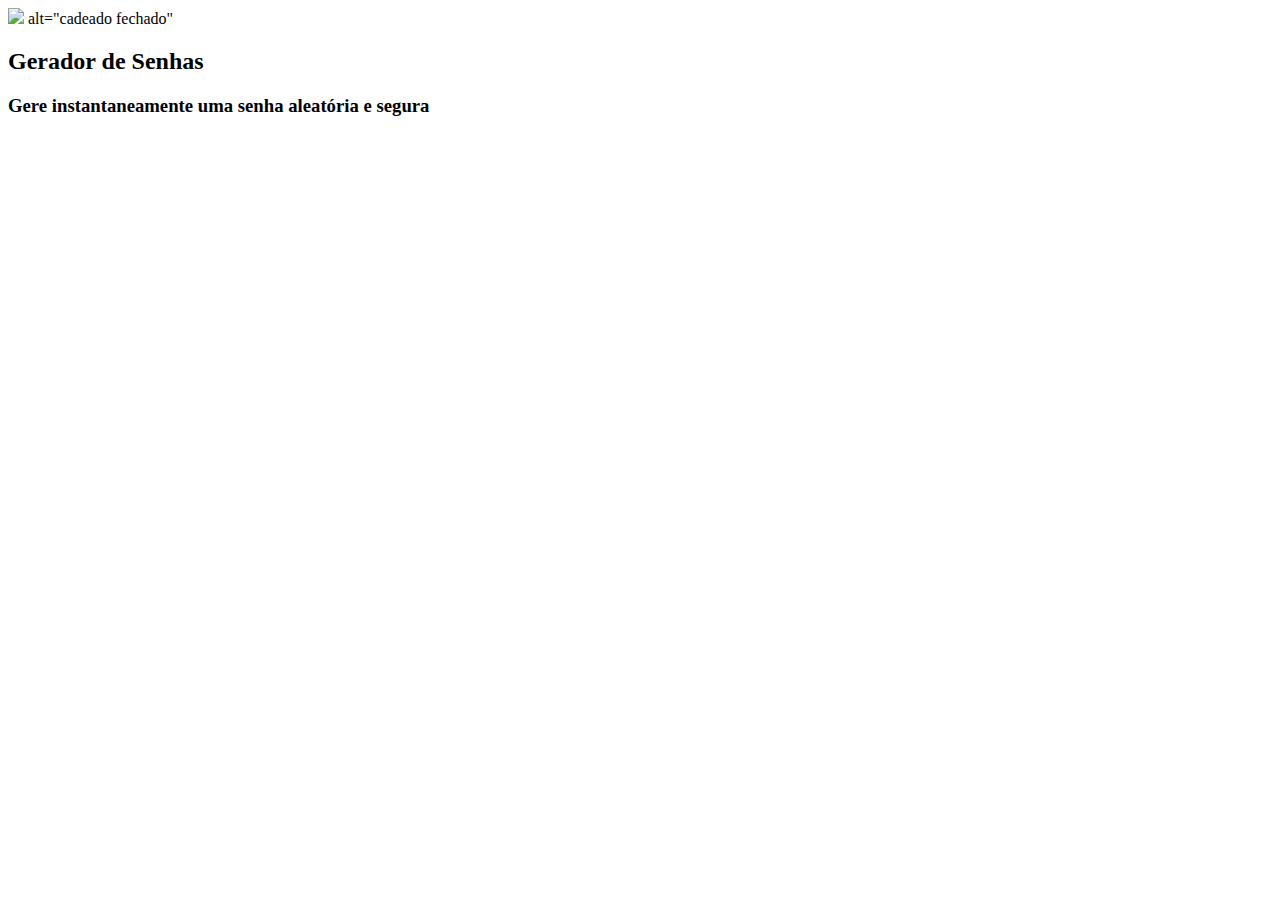
==== index.html @ 46f7ec32 "Add files via upload" ====
<!DOCTYPE html>
<html lang="pt-br">
<head>
    <meta charset="UTF-8">
    <meta name="viewport" content="width=device-width, initial-scale=1.0">
    <title>Gerador de senha</title>
</head>
<body>
    <img src= <a href="https://www.flaticon.com/br/icones-gratis/cadeado"></a> alt="cadeado fechado"
    <h2 class="titulo-principal">Gerador de Senhas</h2>
    <h3 class="titulo-secundario">Gere instantaneamente uma senha aleatória e segura</h3>
</body> 
</html>
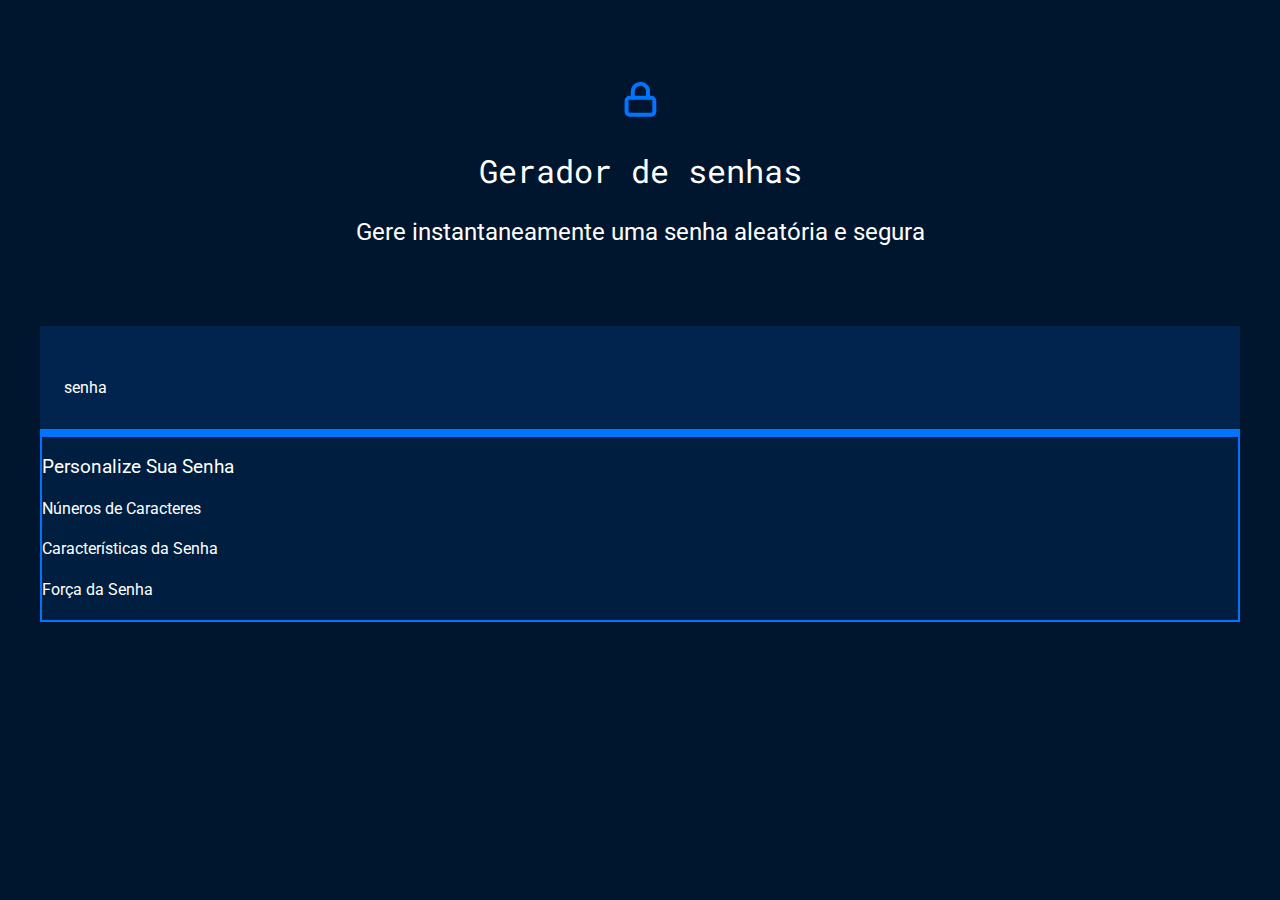
==== commit f561e65a: "Add files via upload" ====
--- a/index.html
+++ b/index.html
@@ -1,13 +1,39 @@
 <!DOCTYPE html>
 <html lang="pt-br">
+
 <head>
     <meta charset="UTF-8">
     <meta name="viewport" content="width=device-width, initial-scale=1.0">
     <title>Gerador de senha</title>
+    <link rel="stylesheet" href="style.css">
 </head>
+
 <body>
-    <img src= <a href="https://www.flaticon.com/br/icones-gratis/cadeado"></a> alt="cadeado fechado"
-    <h2 class="titulo-principal">Gerador de Senhas</h2>
-    <h3 class="titulo-secundario">Gere instantaneamente uma senha aleatória e segura</h3>
-</body> 
-</html>
+    <section class="conteudo">
+        <div class="conteudo-titulo">
+            <img src="unlock.svg" alt="cadeado fechado">
+            <h2 class="titulo-principal">Gerador de senhas</h2>
+            <h3 class="titulo-secundario">Gere instantaneamente uma senha aleatória e segura</h3>
+        </div>
+        <div class="conteudo-senha">
+            <label for="senha">senha</label>
+            <input name="senha" type="" id="campo-senha">
+        </div>
+        <div class="parametro">
+            <h3 class="parametro-titulo">Personalize Sua Senha</h3>
+            <div class="parametro-coluna_senha">
+                <div class="parametro-senha">
+                    <h4 class="parametro-senha_titulo">Núneros de Caracteres</h4>
+                </div>
+                <div class="parametro-senha">
+                    <h4 class="parametro-senha_titulo">Características da Senha</h4>
+                </div>
+                <div class="parametro-senha">
+                    <h4 class="parametro-senha_titulo">Força da Senha</h4>
+                </div>
+            </div>
+        </div>
+    </section>
+</body>
+
+</html>--- a/style.css
+++ b/style.css
@@ -0,0 +1,64 @@
+@import url('https://fonts.googleapis.com/css2?family=Roboto&family=Roboto+Mono&display=swap');
+
+:root{
+    --branco: white;
+    --cor-de-fundo: #00162E;
+    --fundo-senha: #00244D;
+    --fundo-texto: #001E40;
+    --borda: #0075FF;
+    --roboto: 'Roboto', sans-serif;
+    --roboto-mono: 'Roboto Mono', monospace;
+}
+
+*{
+    font-weight: 400;
+}
+
+body{
+    color: var(--branco);
+    background-color: var(--cor-de-fundo);
+    font-family: var(--roboto);
+}
+
+.titulo-principal{
+    font-family: var(--roboto-mono);
+    font-size: 32px;
+}
+
+.titulo-secundario{
+    font-size: 24px;
+}
+
+.conteudo-titulo{
+    text-align: center;
+    margin-top: 80px;
+}
+
+.conteudo-senha{
+    margin-top: 80px;
+    background: var(--fundo-senha);
+    padding: 24px;
+    border-bottom: 6px solid var(--borda);
+}
+
+#campo-senha{
+    background-color: var(--fundo-senha) ;
+    border: none;
+    color: var(--branco);
+    font-family: var(--roboto-mono);
+    font-size: 40px;
+}
+
+#campo-senha:focus{
+    outline: none;
+}
+
+.conteudo{
+    max-width: 1200px;
+    margin: 0 auto;
+}
+
+.parametro{
+    background-color: var(--fundo-texto);
+    border: 2px solid var(--borda);
+}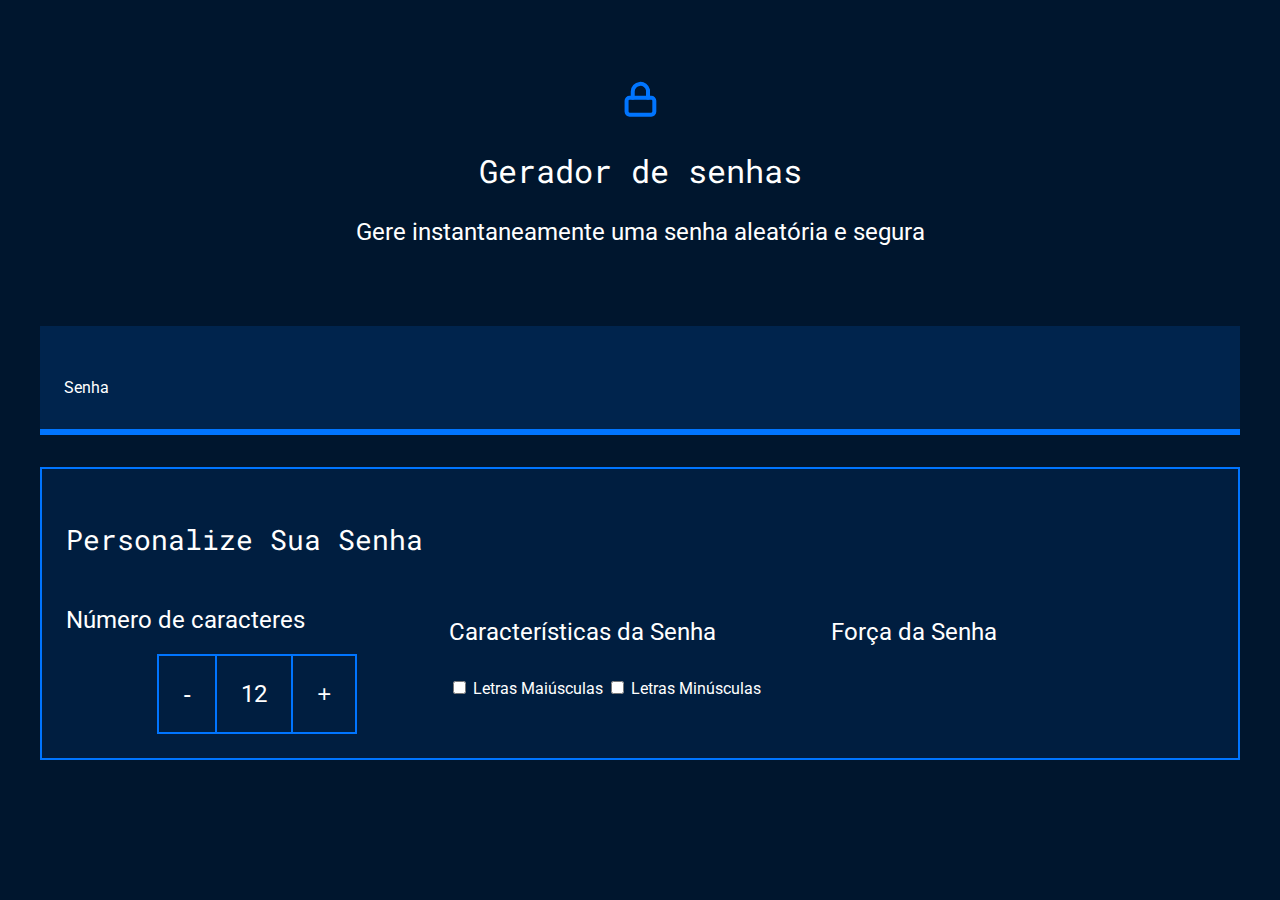
==== commit 1dcf0d15: "Add files via upload" ====
--- a/index.html
+++ b/index.html
@@ -16,17 +16,26 @@
             <h3 class="titulo-secundario">Gere instantaneamente uma senha aleatória e segura</h3>
         </div>
         <div class="conteudo-senha">
-            <label for="senha">senha</label>
+            <label for="senha">Senha</label>
             <input name="senha" type="" id="campo-senha">
         </div>
         <div class="parametro">
             <h3 class="parametro-titulo">Personalize Sua Senha</h3>
             <div class="parametro-coluna_senha">
                 <div class="parametro-senha">
-                    <h4 class="parametro-senha_titulo">Núneros de Caracteres</h4>
-                </div>
+                    <h2 class="parametro-senha__titulo">Número de caracteres</h2>
+                    <div class="parametro-senha-botoes">
+                        <button class="parametro-senha__botao">-</button>
+                        <p class="parametro-senha__texto">12</p>
+                        <button class="parametro-senha__botao">+</button>
+                    </div>
+                </div>                  
                 <div class="parametro-senha">
                     <h4 class="parametro-senha_titulo">Características da Senha</h4>
+                    <input name="maiusculo" type="checkbox">
+                    <label for="maiusculo">Letras Maiúsculas</label>
+                    <input name="minuscula" type="checkbox">
+                    <label for="minuscula">Letras Minúsculas</label>
                 </div>
                 <div class="parametro-senha">
                     <h4 class="parametro-senha_titulo">Força da Senha</h4>
--- a/style.css
+++ b/style.css
@@ -47,6 +47,7 @@
     color: var(--branco);
     font-family: var(--roboto-mono);
     font-size: 40px;
+    width: 70%;
 }
 
 #campo-senha:focus{
@@ -61,4 +62,53 @@
 .parametro{
     background-color: var(--fundo-texto);
     border: 2px solid var(--borda);
+    margin-top: 32px;
+    padding: 24px;
+}
+
+.parametro-titulo{
+    font-family: var(--roboto-mono);
+    font-size: 28px;
+}
+
+.parametro-senha_titulo{
+    font-size: 24px;
+}
+
+.parametro-coluna_senha{
+    display: flex;
+    flex-direction: column;
+    justify-content: center;
+}
+.parametro-senha{
+    width: 50%;
+    margin: 0 auto;
+}
+
+.parametro-senha-botoes{
+    display: flex;
+    justify-content: center;
+}
+
+.parametro-senha__botao{
+    background-color: var(--fundo-texto);
+    color: var(--branco);
+    border: 2px solid var(--borda);
+    padding: 24px;
+    font-size: 24px;
+    cursor: pointer;
+}
+
+.parametro-senha__texto{
+    padding: 24px;
+    border-top: 2px solid var(--borda);
+    border-bottom: 2px solid var(--borda);
+    margin: 0;
+    font-size: 24px;
+}
+
+@media screen and (min-width:768px) {
+    .parametro-coluna_senha{
+        flex-direction: row;
+    }
 }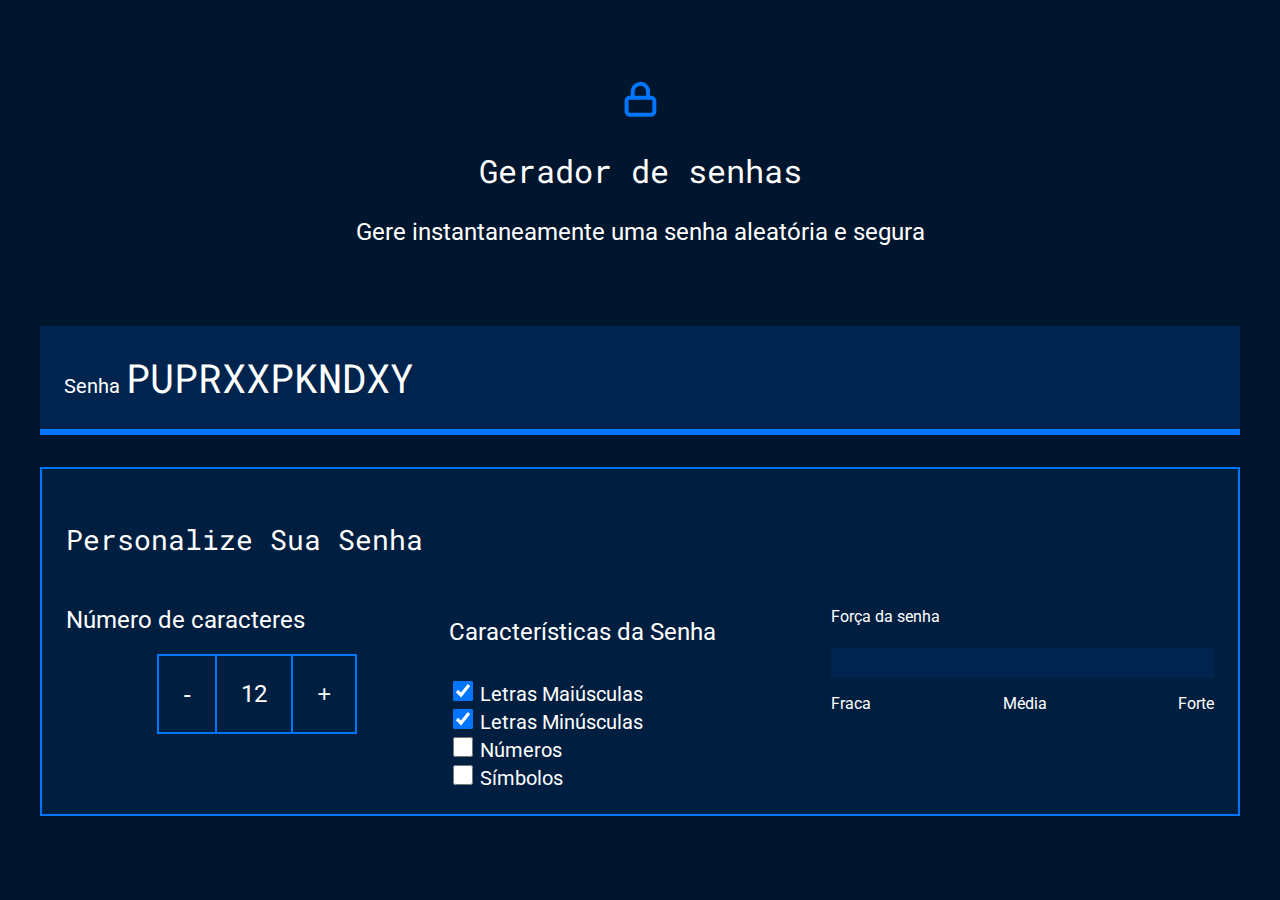
==== commit 03a0dfd6: "Add files via upload" ====
--- a/index.html
+++ b/index.html
@@ -17,7 +17,7 @@
         </div>
         <div class="conteudo-senha">
             <label for="senha">Senha</label>
-            <input name="senha" type="" id="campo-senha">
+            <input name="senha" type="" id="campo-senha" readonly>
         </div>
         <div class="parametro">
             <h3 class="parametro-titulo">Personalize Sua Senha</h3>
@@ -32,17 +32,36 @@
                 </div>                  
                 <div class="parametro-senha">
                     <h4 class="parametro-senha_titulo">Características da Senha</h4>
-                    <input name="maiusculo" type="checkbox">
-                    <label for="maiusculo">Letras Maiúsculas</label>
-                    <input name="minuscula" type="checkbox">
-                    <label for="minuscula">Letras Minúsculas</label>
+                    <div class="parametro-senha-checkbox">
+                        <input name="maiusculo" type="checkbox" class="checkbox" checked>
+                        <label for="maiusculo">Letras Maiúsculas</label>
+                    </div>
+                    <div class="parametro-senha-checkbox">
+                        <input name="minuscula" type="checkbox" class="checkbox" checked>
+                        <label for="minuscula">Letras Minúsculas</label>
+                    </div>
+                    <div class="parametro-senha-checkbox">
+                        <input name="numero" type="checkbox" class="checkbox">
+                        <label for="numero">Números</label>
+                    </div>
+                    <div class="parametro-senha-checkbox">
+                        <input name="simbolo" type="checkbox" class="checkbox">
+                        <label for="simbolo">Símbolos</label>
+                    </div>
                 </div>
                 <div class="parametro-senha">
-                    <h4 class="parametro-senha_titulo">Força da Senha</h4>
+                    <h4 class="parametro-senha__titulo">Força da senha</h4>
+                    <div class="barra"></div>
+                    <div class="forca fraca"></div>
+                    <div class="parametro-senha-textos">
+                        <p>Fraca</p>
+                        <p>Média</p>
+                        <p>Forte</p>
+                    </div>
                 </div>
             </div>
         </div>
     </section>
+    <script src="main.js"></script>
 </body>
-
 </html>--- a/style.css
+++ b/style.css
@@ -98,7 +98,6 @@
     font-size: 24px;
     cursor: pointer;
 }
-
 .parametro-senha__texto{
     padding: 24px;
     border-top: 2px solid var(--borda);
@@ -107,6 +106,45 @@
     font-size: 24px;
 }
 
+label{
+    font-size: 20px;
+}
+
+.checkbox{
+    width: 20px;
+    height: 20px;
+    cursor: pointer;
+
+}
+
+.barra{
+    background-color: var(--fundo-senha);
+    height: 30px;
+    width: 100%;
+}
+.força{
+    height: 30px;
+    position: relative;
+    bottom: 30px;
+}
+.fraca{
+    width: 25%;
+    background-color: #E71B32;
+}
+.media{
+    background-color: #F4FA08;
+    width: 50%;
+}
+.forte{
+    background-color: #00FF85;
+    width: 100%;
+}
+.parametro-senha-textos{
+    display: flex;
+    justify-content: space-between;
+
+}
+
 @media screen and (min-width:768px) {
     .parametro-coluna_senha{
         flex-direction: row;
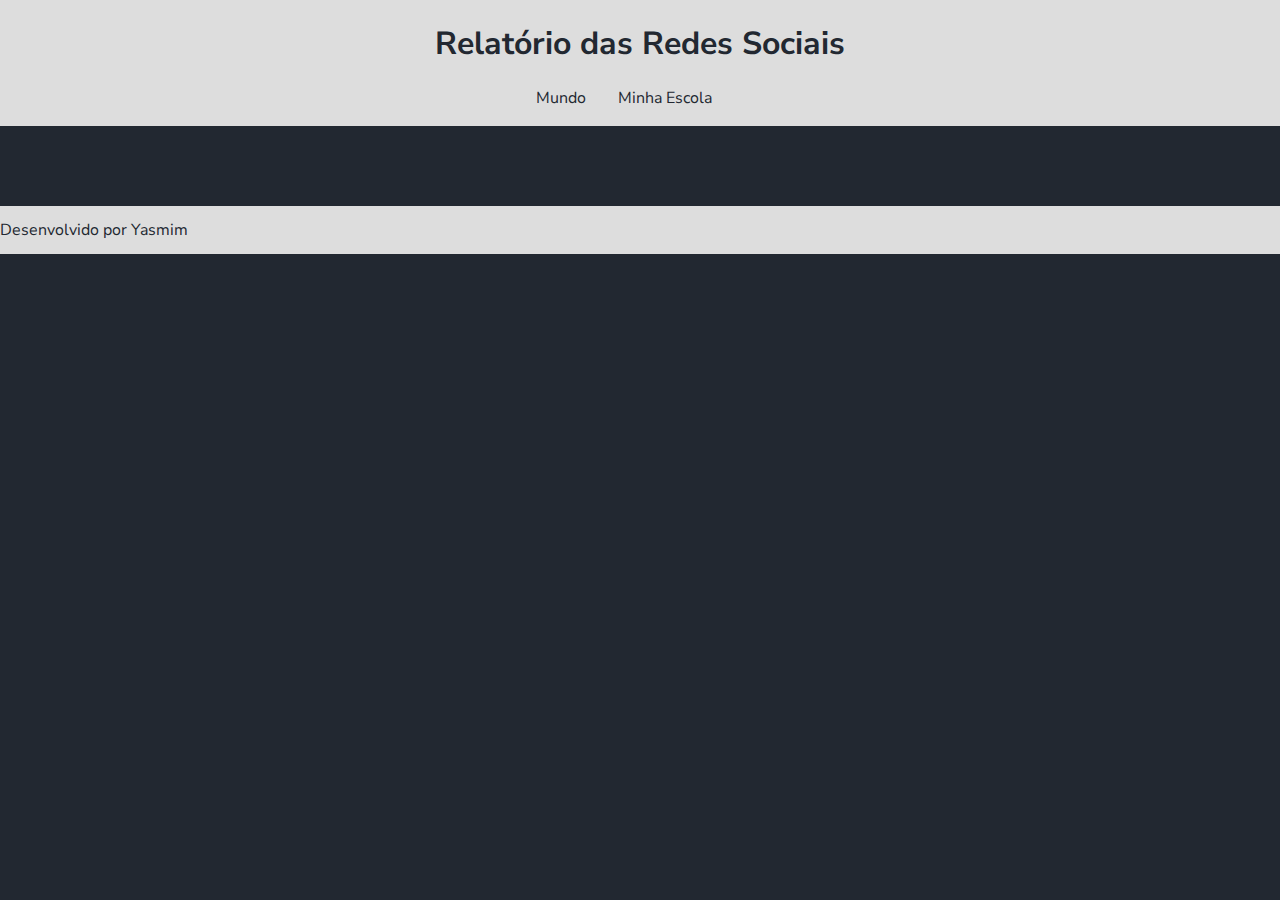
==== commit 1ed30133: "Add files via upload" ====
--- a/index.html
+++ b/index.html
@@ -1,67 +1,30 @@
 <!DOCTYPE html>
 <html lang="pt-br">
-
 <head>
     <meta charset="UTF-8">
     <meta name="viewport" content="width=device-width, initial-scale=1.0">
-    <title>Gerador de senha</title>
+    <title>Redes Sociais</title>
     <link rel="stylesheet" href="style.css">
+    <script src="https://cdn.plot.ly/plotly-2.27.0.min.js" charset="utf-8"></script>
 </head>
-
 <body>
-    <section class="conteudo">
-        <div class="conteudo-titulo">
-            <img src="unlock.svg" alt="cadeado fechado">
-            <h2 class="titulo-principal">Gerador de senhas</h2>
-            <h3 class="titulo-secundario">Gere instantaneamente uma senha aleatória e segura</h3>
-        </div>
-        <div class="conteudo-senha">
-            <label for="senha">Senha</label>
-            <input name="senha" type="" id="campo-senha" readonly>
-        </div>
-        <div class="parametro">
-            <h3 class="parametro-titulo">Personalize Sua Senha</h3>
-            <div class="parametro-coluna_senha">
-                <div class="parametro-senha">
-                    <h2 class="parametro-senha__titulo">Número de caracteres</h2>
-                    <div class="parametro-senha-botoes">
-                        <button class="parametro-senha__botao">-</button>
-                        <p class="parametro-senha__texto">12</p>
-                        <button class="parametro-senha__botao">+</button>
-                    </div>
-                </div>                  
-                <div class="parametro-senha">
-                    <h4 class="parametro-senha_titulo">Características da Senha</h4>
-                    <div class="parametro-senha-checkbox">
-                        <input name="maiusculo" type="checkbox" class="checkbox" checked>
-                        <label for="maiusculo">Letras Maiúsculas</label>
-                    </div>
-                    <div class="parametro-senha-checkbox">
-                        <input name="minuscula" type="checkbox" class="checkbox" checked>
-                        <label for="minuscula">Letras Minúsculas</label>
-                    </div>
-                    <div class="parametro-senha-checkbox">
-                        <input name="numero" type="checkbox" class="checkbox">
-                        <label for="numero">Números</label>
-                    </div>
-                    <div class="parametro-senha-checkbox">
-                        <input name="simbolo" type="checkbox" class="checkbox">
-                        <label for="simbolo">Símbolos</label>
-                    </div>
-                </div>
-                <div class="parametro-senha">
-                    <h4 class="parametro-senha__titulo">Força da senha</h4>
-                    <div class="barra"></div>
-                    <div class="forca fraca"></div>
-                    <div class="parametro-senha-textos">
-                        <p>Fraca</p>
-                        <p>Média</p>
-                        <p>Forte</p>
-                    </div>
-                </div>
-            </div>
-        </div>
+    <header>
+        <h1>Relatório das Redes Sociais</h1>
+        <nav>
+            <a href="index.html">Mundo</a>
+            <a href="#">Minha Escola</a>
+        </nav>
+    </header>
+    <main class="graficos-section">
+    <section id="graficos-container" class="graficos-container">
+        <!--crie os gráficos/texto aqui-->
     </section>
-    <script src="main.js"></script>
+    </main>
+    <footer>
+        <p>Desenvolvido por Yasmim</p>
+    </footer>
+    <script type="module" src="graficos/common.js"></script>
+    <script type="module" src="graficos/informacoesGlobais.js"></script>
+    <script type="module" src="graficos/quantidadeUsuarios.js"></script>
 </body>
 </html>--- a/style.css
+++ b/style.css
@@ -1,152 +1,90 @@
-@import url('https://fonts.googleapis.com/css2?family=Roboto&family=Roboto+Mono&display=swap');
+@import url('https://fonts.googleapis.com/css2?family=Nunito+Sans:ital,opsz,wght@0,6..12,200..1000;1,6..12,200..1000&display=swap');
 
 :root{
-    --branco: white;
-    --cor-de-fundo: #00162E;
-    --fundo-senha: #00244D;
-    --fundo-texto: #001E40;
-    --borda: #0075FF;
-    --roboto: 'Roboto', sans-serif;
-    --roboto-mono: 'Roboto Mono', monospace;
+    --bg-color: #222831;
+    --primary-color: #DDDDDD;
+    --secundary-color: #F05454;
+    --font: "Nunito Sans", sans-seref;
 }
 
-*{
+body{
+    background-color: var(--bg-color);
+    color: var(--primary-color);
+    font-family: var(--font);
+    height: 100vh;
+    margin: 0;
+}
+ 
+header{
+    background-color: var(--primary-color);
+    text-align: center;
+    padding: 1px;
+}
+
+h1{
+    font-size: 2rem;
+    color: var(--bg-color);
+    font-weight: 700;
+}
+
+nav{
+    display: flex;
+    justify-content: center;
     font-weight: 400;
 }
 
-body{
-    color: var(--branco);
-    background-color: var(--cor-de-fundo);
-    font-family: var(--roboto);
+nav a{
+    text-decoration: none;
+    color: var(--bg-color);
+    margin: 0rem 2rem 1rem 0rem;
+    font-weight: 400;
 }
 
-.titulo-principal{
-    font-family: var(--roboto-mono);
-    font-size: 32px;
+nav a:hover{
+    text-decoration: underline;
+    transform: scale(0.99);
+    transition: transform 0.1s;
 }
 
-.titulo-secundario{
-    font-size: 24px;
+.grafico{
+    margin-top: 3rem;
 }
 
-.conteudo-titulo{
-    text-align: center;
-    margin-top: 80px;
+.graficos-container{
+    margin: 5rem;
 }
 
-.conteudo-senha{
-    margin-top: 80px;
-    background: var(--fundo-senha);
-    padding: 24px;
-    border-bottom: 6px solid var(--borda);
+.graficos-container__texto{
+    font-size: 1.3rem;
+    text-align: center;
+    padding: 2rem;
+    border: var(--secundary-color)solid 2px;
 }
 
-#campo-senha{
-    background-color: var(--fundo-senha) ;
-    border: none;
-    color: var(--branco);
-    font-family: var(--roboto-mono);
-    font-size: 40px;
-    width: 70%;
+span{
+    font-weight: bold;
+    color: var (--secundary-color);
 }
 
-#campo-senha:focus{
-    outline: none;
+footer{
+    display: flex;
+    align-items: center;
+    background-color: var(--primary-color);
+    color: var(--bg-color);
+    width: 100%;
+    height: 3rem;
+    margin-top: 2rem;
 }
 
-.conteudo{
-    max-width: 1200px;
-    margin: 0 auto;
-}
 
-.parametro{
-    background-color: var(--fundo-texto);
-    border: 2px solid var(--borda);
-    margin-top: 32px;
-    padding: 24px;
-}
 
-.parametro-titulo{
-    font-family: var(--roboto-mono);
-    font-size: 28px;
-}
 
-.parametro-senha_titulo{
-    font-size: 24px;
-}
 
-.parametro-coluna_senha{
-    display: flex;
-    flex-direction: column;
-    justify-content: center;
-}
-.parametro-senha{
-    width: 50%;
-    margin: 0 auto;
-}
 
-.parametro-senha-botoes{
-    display: flex;
-    justify-content: center;
-}
 
-.parametro-senha__botao{
-    background-color: var(--fundo-texto);
-    color: var(--branco);
-    border: 2px solid var(--borda);
-    padding: 24px;
-    font-size: 24px;
-    cursor: pointer;
-}
-.parametro-senha__texto{
-    padding: 24px;
-    border-top: 2px solid var(--borda);
-    border-bottom: 2px solid var(--borda);
-    margin: 0;
-    font-size: 24px;
-}
 
-label{
-    font-size: 20px;
-}
 
-.checkbox{
-    width: 20px;
-    height: 20px;
-    cursor: pointer;
 
-}
 
-.barra{
-    background-color: var(--fundo-senha);
-    height: 30px;
-    width: 100%;
-}
-.força{
-    height: 30px;
-    position: relative;
-    bottom: 30px;
-}
-.fraca{
-    width: 25%;
-    background-color: #E71B32;
-}
-.media{
-    background-color: #F4FA08;
-    width: 50%;
-}
-.forte{
-    background-color: #00FF85;
-    width: 100%;
-}
-.parametro-senha-textos{
-    display: flex;
-    justify-content: space-between;
 
-}
 
-@media screen and (min-width:768px) {
-    .parametro-coluna_senha{
-        flex-direction: row;
-    }
-}